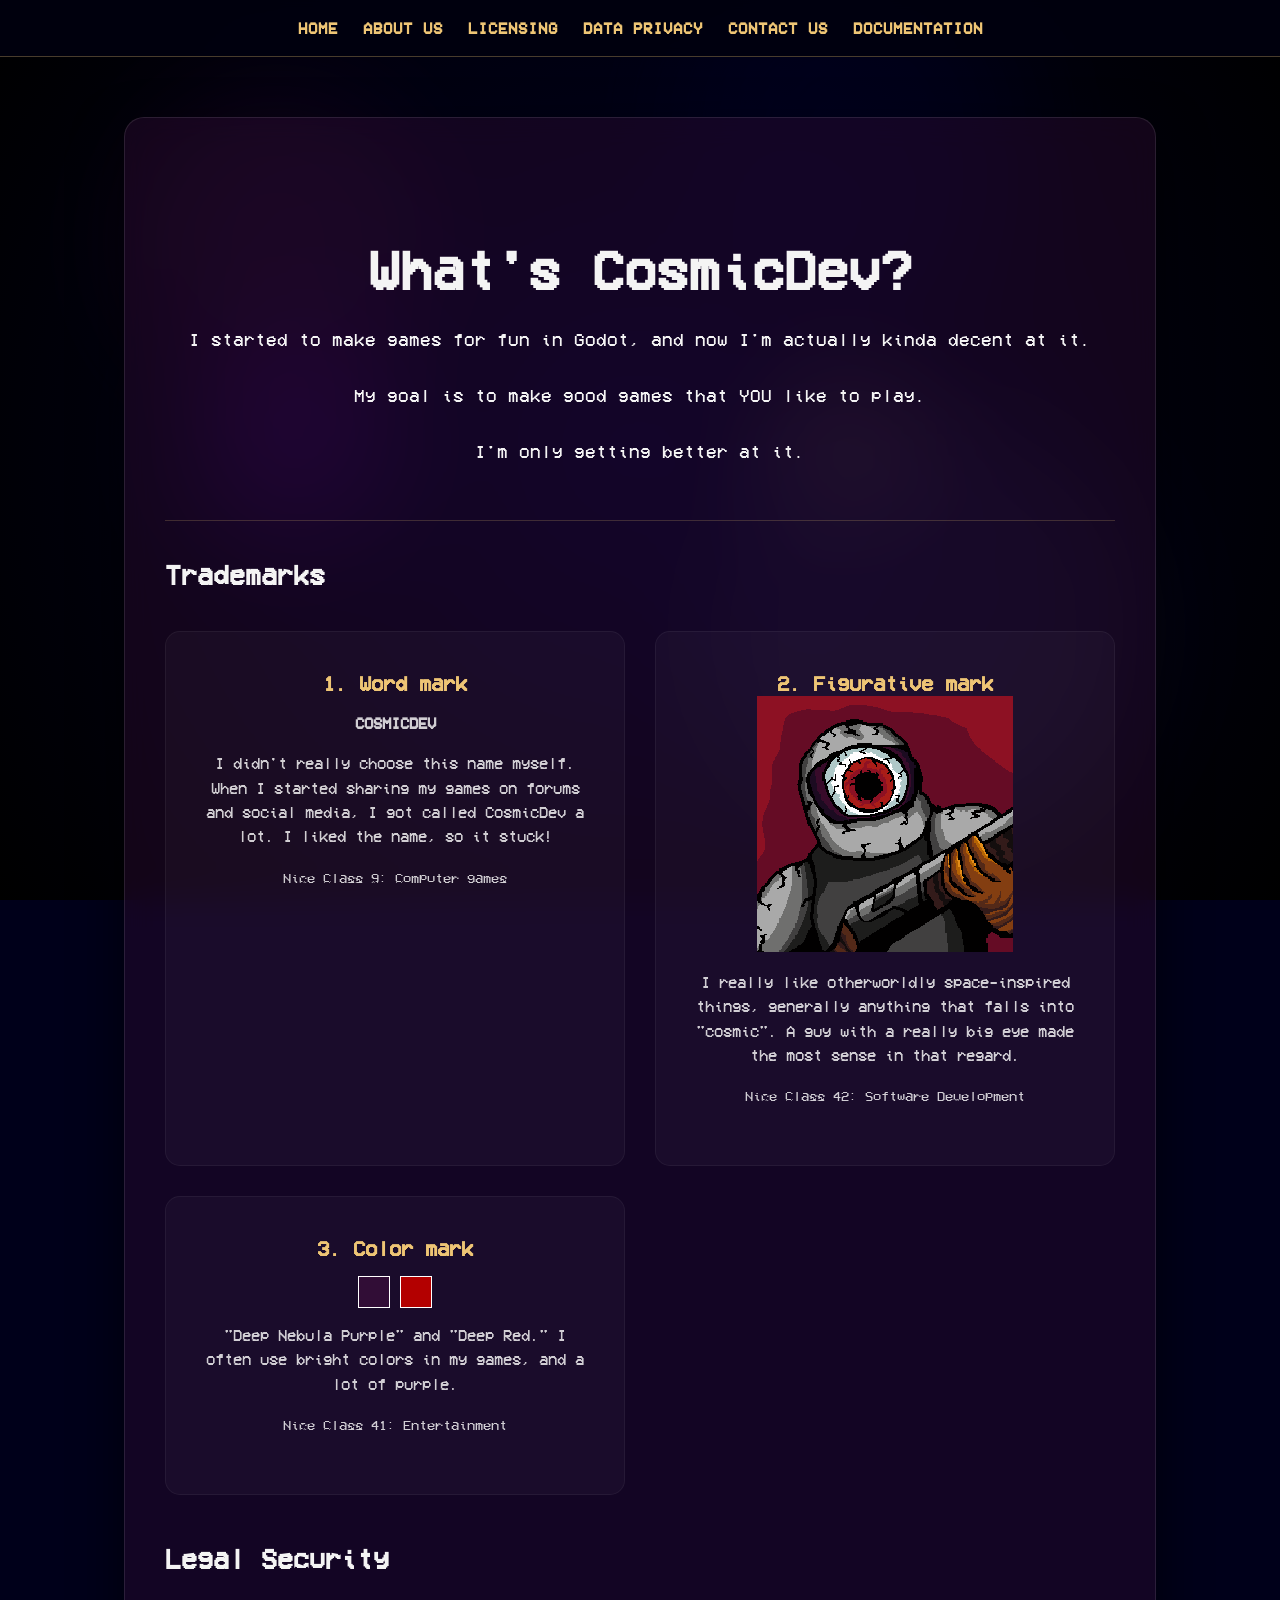
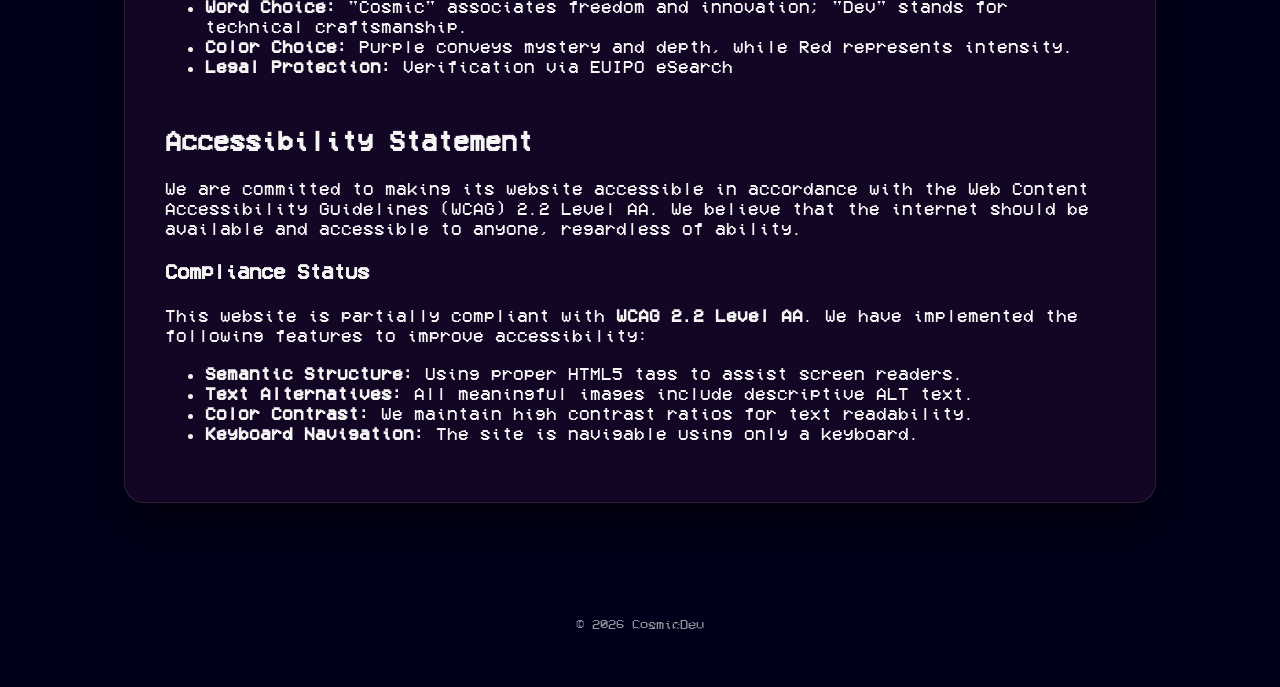
==== about.html @ 93cc7209 "the site" ====
<!DOCTYPE html>
<html lang="en">
<head>
    <meta charset="UTF-8">
    <meta name="viewport" content="width=device-width, initial-scale=1.0">
    <title>About us - CosmicDev</title>
    <link rel="stylesheet" href="style.css">
</head>
<body>
    <div class="cosmic-container">
        <div class="shape s-1"></div>
        <div class="shape s-2"></div>
        <div class="shape s-3"></div>
        <div class="shape s-4"></div>
        <div class="shape s-5"></div>
    </div>

    <header>
        <nav>
            <ul>
                <li><a href="index.html">Home</a></li>
                <li><a href="about.html">About us</a></li>
                <li><a href="license.html">Licensing</a></li>
                <li><a href="privacy.html">Data Privacy</a></li>
                <li><a href="contact.html">Contact us</a></li>
                <li><a href="aufgabe.html">Documentation</a></li>
            </ul>
        </nav>
    </header>

    <main id="main-content">
        <section class="hero-section">
            <h1>What's CosmicDev?</h1>
            <p>I started to make games for fun in Godot, and now I'm actually kinda decent at it.</p>
            <p>My goal is to make good games that YOU like to play.</p>
            <p>I'm only getting better at it.</p>
        </section>

        <hr style="border: 0; border-top: 1px solid rgba(238, 197, 117, 0.2); margin: 40px 0;">

        <section>
            <h2>Trademarks</h2>
            <div class="games-grid"> 
                <div class="game-card" style="padding: 20px; text-align: center;">
                    <div class="card-content">
                        <h3 style="color: var(--primary-color);">1. Word mark</h3>
                        <p><strong>COSMICDEV</strong></p>
                        <p>I didn't really choose this name myself. When I started sharing my games on forums and social media, I got called CosmicDev a lot. I liked the name, so it stuck!</p>
                        <p><small>Nice Class 9: Computer games</small></p>
                    </div>
                </div>

                <div class="game-card" style="padding: 20px; text-align: center;">
                    <div class="card-content">
                        <h3 style="color: var(--primary-color);">2. Figurative mark</h3>
                        <img src="Resources/devsprite.png" alt="Developer Logo">
                        <p>I really like otherworldly space-inspired things, generally anything that falls into "cosmic". A guy with a really big eye made the most sense in that regard.</p>
                        <p><small>Nice Class 42: Software Development</small></p>
                    </div>
                </div>

                <div class="game-card" style="padding: 20px; text-align: center;">
                    <div class="card-content">
                        <h3 style="color: var(--primary-color);">3. Color mark</h3>
                        <div style="display: flex; justify-content: center; gap: 10px; margin: 15px 0;">
                            <div style="width: 30px; height: 30px; background: #310d36; border: 1px solid #fff;"></div>
                            <div style="width: 30px; height: 30px; background: #b30000; border: 1px solid #fff;"></div>
                        </div>
                        <p>"Deep Nebula Purple" and "Deep Red." I often use bright colors in my games, and a lot of purple.</p>
                        <p><small>Nice Class 41: Entertainment</small></p>
                    </div>
                </div>
            </div>
        </section>

        <section style="margin-top: 50px; text-align: left;">
            <h2>Legal Security</h2>
            <ul>
                <li><strong>Word Choice:</strong> "Cosmic" associates freedom and innovation; "Dev" stands for technical craftsmanship.</li>
                <li><strong>Color Choice:</strong> Purple conveys mystery and depth, while Red represents intensity.</li>
                <li><strong>Legal Protection:</strong> Verification via EUIPO eSearch</li>
            </ul>
        </section>

        <section style="margin-top: 50px; text-align: left;">
            <h2>Accessibility Statement</h2>
                <p>
                    We are committed to making its website accessible in accordance with the 
                    Web Content Accessibility Guidelines (WCAG) 2.2 Level AA. We believe that the internet should 
                    be available and accessible to anyone, regardless of ability.
                </p>

                <h3>Compliance Status</h3>
                <p>
                    This website is partially compliant with <strong>WCAG 2.2 Level AA</strong>. We have implemented 
                    the following features to improve accessibility:
                </p>
                <ul>
                    <li><strong>Semantic Structure:</strong> Using proper HTML5 tags to assist screen readers.</li>
                    <li><strong>Text Alternatives:</strong> All meaningful images include descriptive ALT text.</li>
                    <li><strong>Color Contrast:</strong> We maintain high contrast ratios for text readability.</li>
                    <li><strong>Keyboard Navigation:</strong> The site is navigable using only a keyboard.</li>
                </ul>
        </section>
        
    </main>



    <footer>
        <p>&copy; 2026 CosmicDev</p>
    </footer>
</body>
</html>
---- style.css ----
:root {
    --primary-color: #eec575;   
    --secondary-color: #310d36; 
    --text-color: #f4f4f4;      
    --bg-color: #00001a; /* Deeper dark blue */
    --accent-hover: #d4ac5d;    
    --header-bg: rgba(0, 0, 15, 0.9);
    font-size:large;


}

body {
    /*font-family: 'Segoe UI', Arial, sans-serif;*/
    font-family: myFont;
    color: var(--text-color);
    background-color: var(--bg-color);
    margin: 0;
    overflow-x: hidden;
}

@font-face {
  font-family: myFont;
  src: url(Resources/VCR_OSD_MONO_1.001.ttf);
}

/* --- COSMIC BACKGROUND --- */
.cosmic-container {
    position: fixed;
    top: 0;
    left: 0;
    width: 100vw;
    height: 100vh;
    z-index: -1;
    overflow: hidden;
    background: radial-gradient(circle at center, #000023 0%, #000 100%);
}

.shape {
    position: absolute;
    border-radius: 50%;
    filter: blur(60px); /* Slightly sharper for "refinement" */
    opacity: 0.3;
    animation: drift 25s infinite alternate ease-in-out;
}

/* Refined Shapes: Varying positions and sizes */
.s-1 { width: 300px; height: 300px; background: var(--secondary-color); top: 10%; left: 10%; }
.s-2 { width: 450px; height: 450px; background: #1a1a40; bottom: 5%; right: 10%; animation-delay: -5s; }
.s-3 { width: 150px; height: 150px; background: var(--primary-color); top: 40%; left: 60%; opacity: 0.1; animation-duration: 15s; }
.s-4 { width: 200px; height: 200px; background: #4b0082; bottom: 40%; left: 15%; animation-delay: -2s; }
.s-5 { width: 350px; height: 350px; background: #000033; top: -5%; right: 20%; animation-duration: 30s; }

@keyframes drift {
    0% { transform: translate(0, 0) scale(1); }
    100% { transform: translate(60px, 40px) scale(1.1); }
}

/* --- LAYOUT & NAVIGATION --- */
header {
    background: var(--header-bg);
    border-bottom: 1px solid rgba(238, 197, 117, 0.3);
    padding: 1rem 0;
    position: sticky;
    top: 0;
    z-index: 1000;
    backdrop-filter: blur(5px);
}

nav ul {
    list-style: none;
    display: flex;
    justify-content: center;
    gap: 25px;
    margin: 0;
    padding: 0;
}

nav a {
    color: var(--primary-color);
    text-decoration: none;
    font-size: 0.9rem;
    font-weight: 600;
    text-transform: uppercase;
    letter-spacing: 1px;
    transition: 0.3s;
}

nav a:hover { color: #fff; }

/* --- MAIN CONTENT --- */
main {
    max-width: 950px;
    margin: 60px auto;
    padding: 40px;
    background: rgba(49, 13, 54, 0.4); /* Glassmorphism */
    backdrop-filter: blur(15px);
    border-radius: 20px;
    border: 1px solid rgba(255, 255, 255, 0.1);
    box-shadow: 0 20px 50px rgba(0, 0, 0, 0.6);
}

.hero-section {
    display: flex;
    flex-direction: column; /* Stack items vertically */
    align-items: center;    /* Center items horizontally */
    justify-content: center; /* Center items vertically (if the section has a specific height) */
    text-align: center;     /* Ensures text itself is centered */
    padding-top: 40px;      /* Keeps your existing spacing */
}

.hero-section img {
    width: 120px;
    filter: drop-shadow(0 0 10px var(--primary-color));
    
}

h1 { font-size: 3rem; margin-bottom: 10px; }

/* --- GAME CARDS --- */
.games-grid {
    display: grid;
    grid-template-columns: repeat(auto-fit, minmax(300px, 1fr));
    gap: 30px;
    margin-top: 40px;
}

.game-card {
    background: rgba(255, 255, 255, 0.03);
    border-radius: 15px;
    overflow: hidden;
    text-decoration: none;
    color: white;
    border: 1px solid rgba(255, 255, 255, 0.05);
    transition: 0.4s cubic-bezier(0.175, 0.885, 0.32, 1.275);
}

.game-card:hover {
    transform: translateY(-10px);
    background: rgba(255, 255, 255, 0.08);
    border-color: var(--primary-color);
}

.card-image-wrapper img {
    width: 100%;
    height: 100%;
    object-fit: fill;
}

.card-content { padding: 20px; }
.card-content h3 { margin: 0; color: var(--primary-color); }
.card-content p { font-size: 0.9rem; opacity: 0.8; line-height: 1.5; }

footer {
    text-align: center;
    padding: 40px;
    opacity: 0.6;
    font-size: 0.8rem;
}


/* TABLE */
table {
    width: 100%;
    border-collapse: collapse;
    margin: 20px 0;
    background: rgba(255, 255, 255, 0.05);
    border-radius: 10px;
    overflow: hidden;
}

th, td {
    padding: 15px;
    text-align: left;
    border-bottom: 1px solid rgba(238, 197, 117, 0.1);
}

th {
    background: rgba(238, 197, 117, 0.1);
    color: var(--primary-color);
    text-transform: uppercase;
    font-size: 0.8rem;
    letter-spacing: 1px;
}
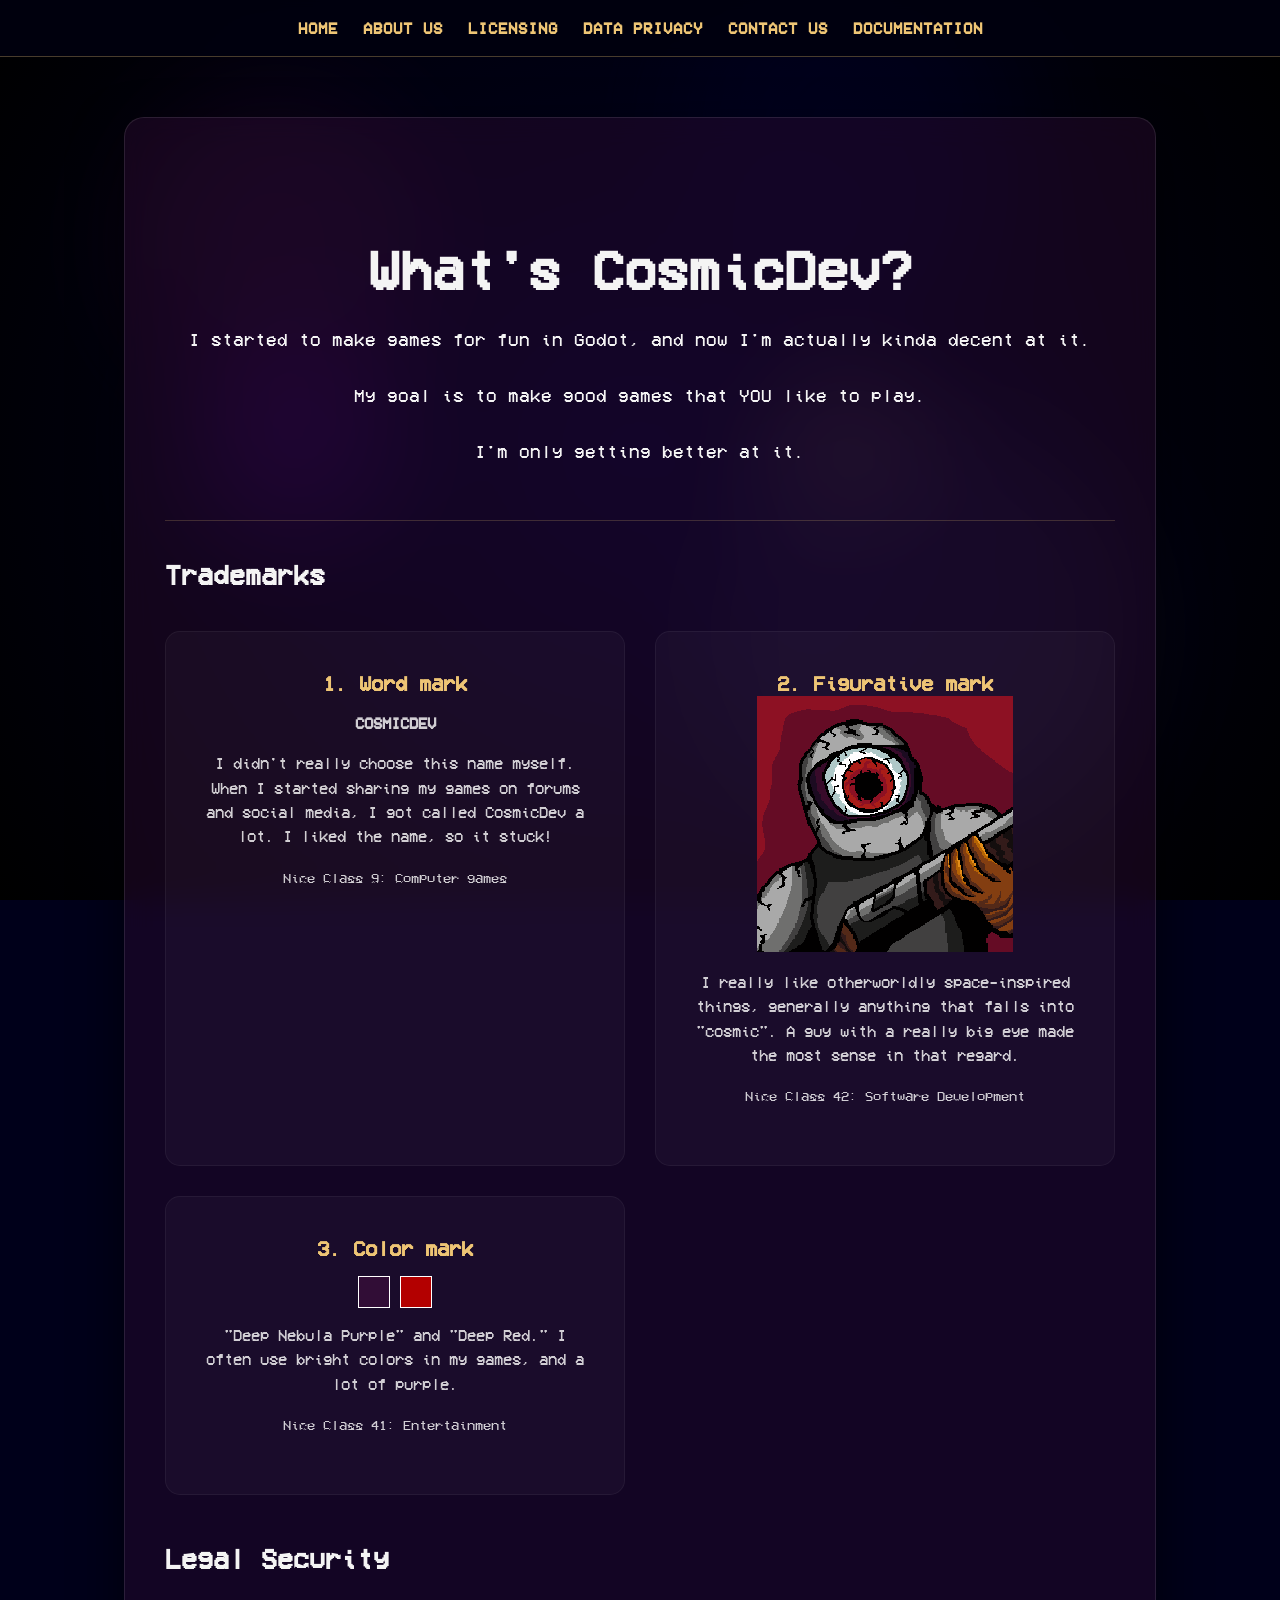
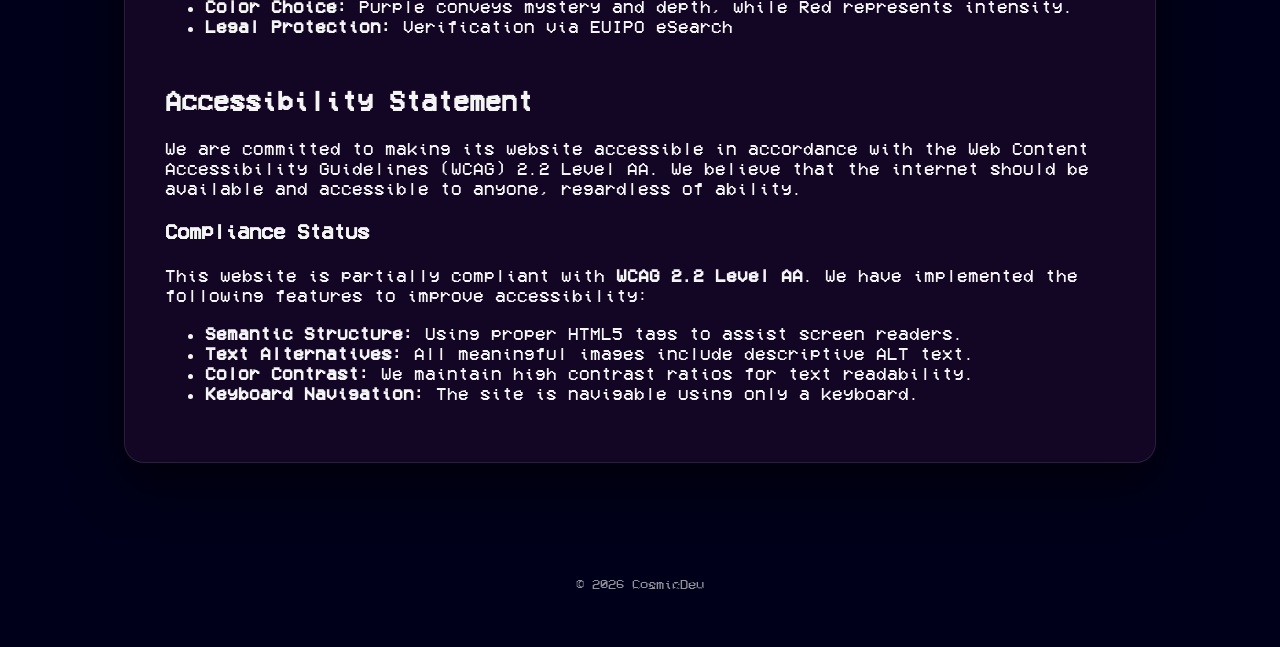
==== commit e729f434: "da big fish" ====
--- a/about.html
+++ b/about.html
@@ -76,7 +76,6 @@
         <section style="margin-top: 50px; text-align: left;">
             <h2>Legal Security</h2>
             <ul>
-                <li><strong>Word Choice:</strong> "Cosmic" associates freedom and innovation; "Dev" stands for technical craftsmanship.</li>
                 <li><strong>Color Choice:</strong> Purple conveys mystery and depth, while Red represents intensity.</li>
                 <li><strong>Legal Protection:</strong> Verification via EUIPO eSearch</li>
             </ul>
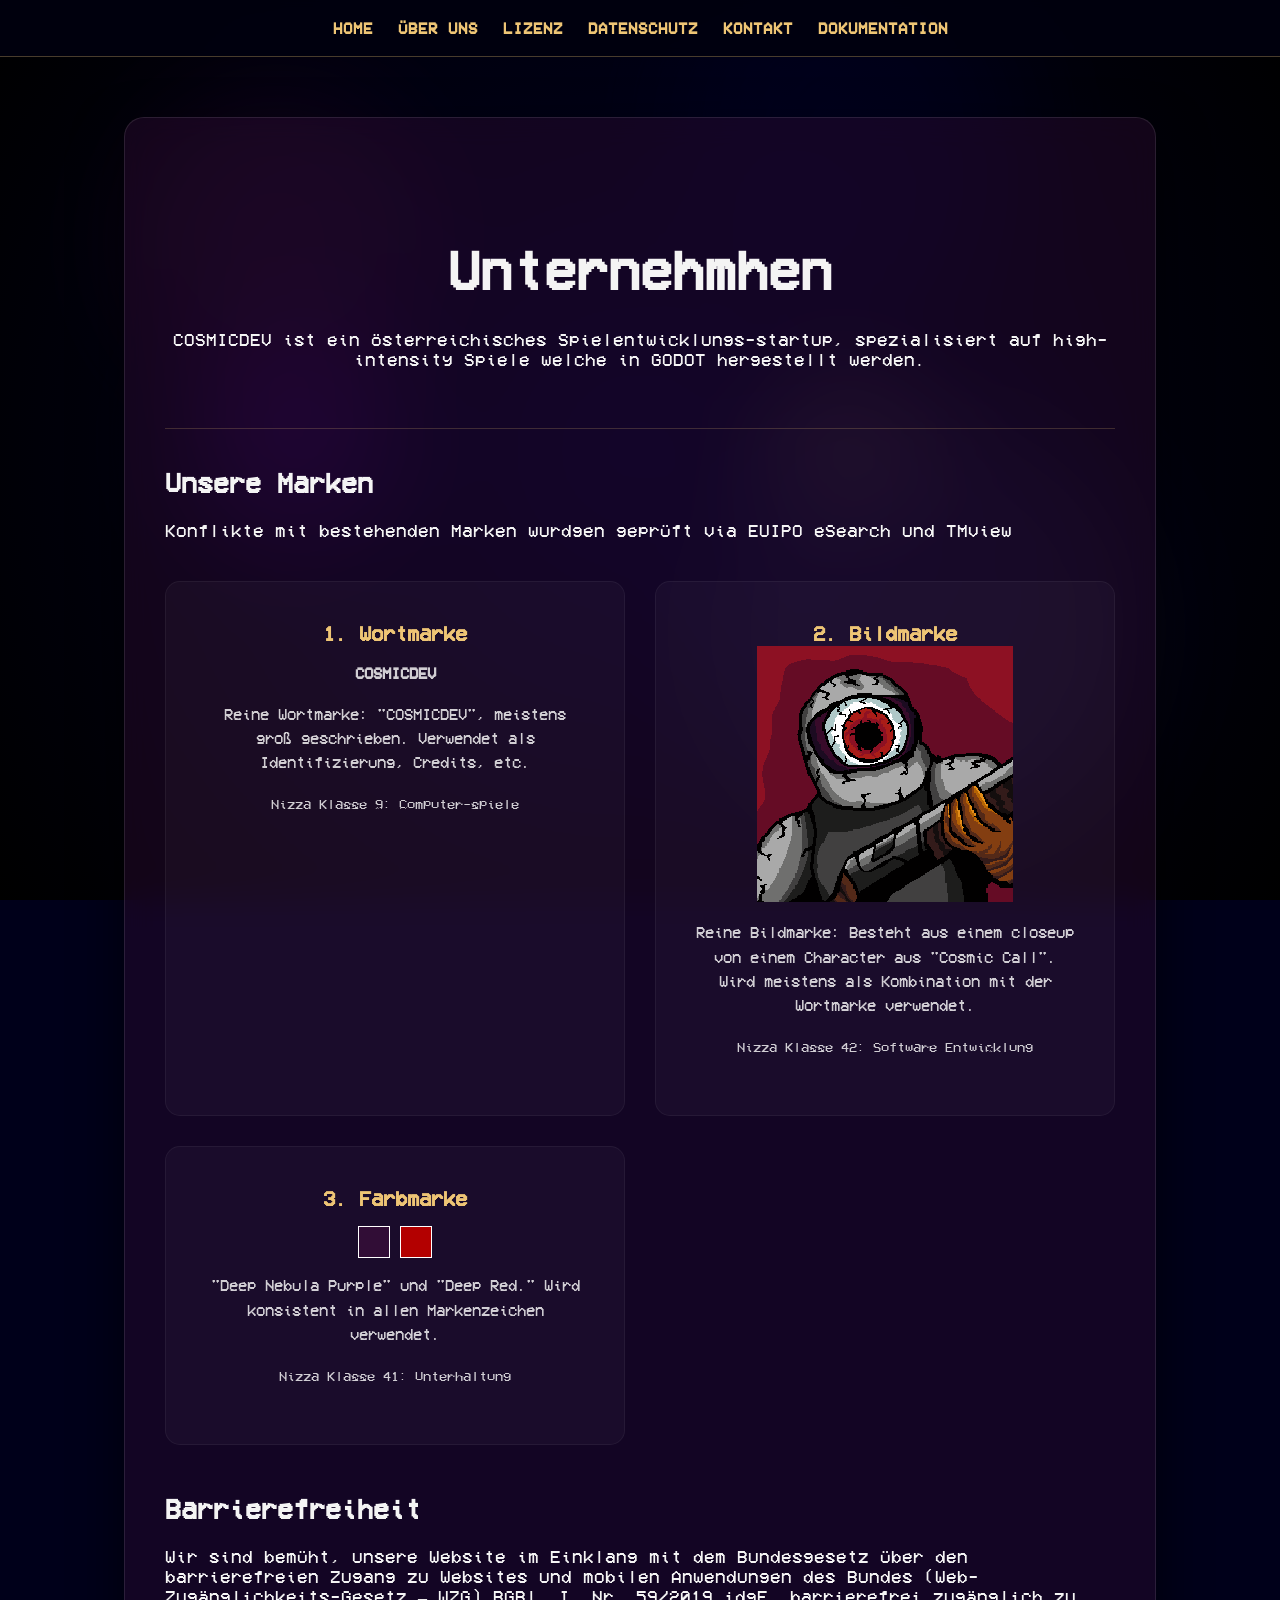
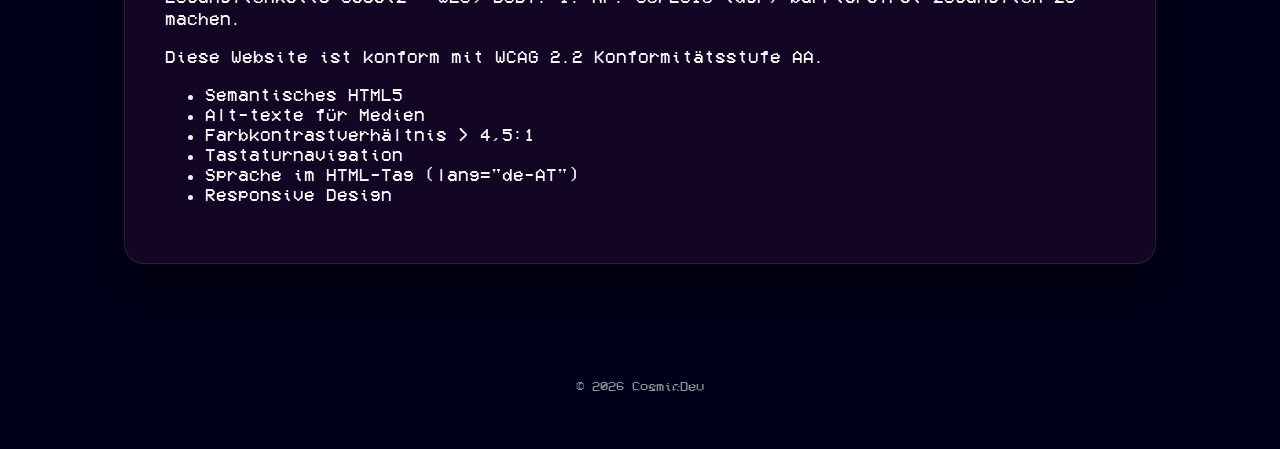
==== commit fd4b29a4: "anti ai" ====
--- a/about.html
+++ b/about.html
@@ -1,5 +1,5 @@
 <!DOCTYPE html>
-<html lang="en">
+<html lang="de-AT">
 <head>
     <meta charset="UTF-8">
     <meta name="viewport" content="width=device-width, initial-scale=1.0">
@@ -19,86 +19,79 @@
         <nav>
             <ul>
                 <li><a href="index.html">Home</a></li>
-                <li><a href="about.html">About us</a></li>
-                <li><a href="license.html">Licensing</a></li>
-                <li><a href="privacy.html">Data Privacy</a></li>
-                <li><a href="contact.html">Contact us</a></li>
-                <li><a href="aufgabe.html">Documentation</a></li>
+                <li><a href="about.html">Über uns</a></li>
+                <li><a href="license.html">Lizenz</a></li>
+                <li><a href="privacy.html">Datenschutz</a></li>
+                <li><a href="contact.html">Kontakt</a></li>
+                <li><a href="aufgabe.html">Dokumentation</a></li>
             </ul>
         </nav>
     </header>
 
     <main id="main-content">
         <section class="hero-section">
-            <h1>What's CosmicDev?</h1>
-            <p>I started to make games for fun in Godot, and now I'm actually kinda decent at it.</p>
-            <p>My goal is to make good games that YOU like to play.</p>
-            <p>I'm only getting better at it.</p>
+            <h1>Unternehmhen</h1>
+            <p>COSMICDEV ist ein österreichisches Spielentwicklungs-startup, spezialisiert auf high-intensity Spiele welche in GODOT hergestellt werden.</p>
         </section>
 
         <hr style="border: 0; border-top: 1px solid rgba(238, 197, 117, 0.2); margin: 40px 0;">
 
         <section>
-            <h2>Trademarks</h2>
+            <h2>Unsere Marken</h2>
+            <p>Konflikte mit bestehenden Marken wurdgen geprüft via EUIPO eSearch und TMview</p>
             <div class="games-grid"> 
                 <div class="game-card" style="padding: 20px; text-align: center;">
                     <div class="card-content">
-                        <h3 style="color: var(--primary-color);">1. Word mark</h3>
+                        <h3 style="color: var(--primary-color);">1. Wortmarke</h3>
                         <p><strong>COSMICDEV</strong></p>
-                        <p>I didn't really choose this name myself. When I started sharing my games on forums and social media, I got called CosmicDev a lot. I liked the name, so it stuck!</p>
-                        <p><small>Nice Class 9: Computer games</small></p>
+                        <p>Reine Wortmarke: "COSMICDEV", meistens groß geschrieben. Verwendet als Identifizierung, Credits, etc.</p>
+                        <p><small>Nizza Klasse 9: Computer-spiele</small></p>
                     </div>
                 </div>
 
                 <div class="game-card" style="padding: 20px; text-align: center;">
                     <div class="card-content">
-                        <h3 style="color: var(--primary-color);">2. Figurative mark</h3>
+                        <h3 style="color: var(--primary-color);">2. Bildmarke</h3>
                         <img src="Resources/devsprite.png" alt="Developer Logo">
-                        <p>I really like otherworldly space-inspired things, generally anything that falls into "cosmic". A guy with a really big eye made the most sense in that regard.</p>
-                        <p><small>Nice Class 42: Software Development</small></p>
+                        <p>Reine Bildmarke: Besteht aus einem closeup von einem Character aus "Cosmic Call". Wird meistens als Kombination mit der Wortmarke verwendet.</p>
+                        <p><small>Nizza Klasse 42: Software Entwicklung</small></p>
                     </div>
                 </div>
 
                 <div class="game-card" style="padding: 20px; text-align: center;">
                     <div class="card-content">
-                        <h3 style="color: var(--primary-color);">3. Color mark</h3>
+                        <h3 style="color: var(--primary-color);">3. Farbmarke</h3>
                         <div style="display: flex; justify-content: center; gap: 10px; margin: 15px 0;">
                             <div style="width: 30px; height: 30px; background: #310d36; border: 1px solid #fff;"></div>
                             <div style="width: 30px; height: 30px; background: #b30000; border: 1px solid #fff;"></div>
                         </div>
-                        <p>"Deep Nebula Purple" and "Deep Red." I often use bright colors in my games, and a lot of purple.</p>
-                        <p><small>Nice Class 41: Entertainment</small></p>
+                        <p>"Deep Nebula Purple" und "Deep Red." Wird konsistent in allen Markenzeichen verwendet.</p>
+                        <p><small>Nizza Klasse 41: Unterhaltung</small></p>
                     </div>
                 </div>
             </div>
         </section>
 
         <section style="margin-top: 50px; text-align: left;">
-            <h2>Legal Security</h2>
-            <ul>
-                <li><strong>Color Choice:</strong> Purple conveys mystery and depth, while Red represents intensity.</li>
-                <li><strong>Legal Protection:</strong> Verification via EUIPO eSearch</li>
-            </ul>
-        </section>
-
-        <section style="margin-top: 50px; text-align: left;">
-            <h2>Accessibility Statement</h2>
+            <h2>Barrierefreiheit</h2>
                 <p>
-                    We are committed to making its website accessible in accordance with the 
-                    Web Content Accessibility Guidelines (WCAG) 2.2 Level AA. We believe that the internet should 
-                    be available and accessible to anyone, regardless of ability.
+                    Wir sind bemüht, 
+                    unsere Website im Einklang mit dem 
+                    Bundesgesetz über den barrierefreien Zugang zu Websites und 
+                    mobilen Anwendungen des Bundes 
+                    (Web-Zugänglichkeits-Gesetz – WZG) BGBl. I. Nr. 59/2019 idgF, 
+                    barrierefrei zugänglich zu machen.
                 </p>
-
-                <h3>Compliance Status</h3>
                 <p>
-                    This website is partially compliant with <strong>WCAG 2.2 Level AA</strong>. We have implemented 
-                    the following features to improve accessibility:
+                    Diese Website ist konform mit WCAG 2.2 Konformitätsstufe AA.
                 </p>
                 <ul>
-                    <li><strong>Semantic Structure:</strong> Using proper HTML5 tags to assist screen readers.</li>
-                    <li><strong>Text Alternatives:</strong> All meaningful images include descriptive ALT text.</li>
-                    <li><strong>Color Contrast:</strong> We maintain high contrast ratios for text readability.</li>
-                    <li><strong>Keyboard Navigation:</strong> The site is navigable using only a keyboard.</li>
+                    <li>Semantisches HTML5</li>
+                    <li>Alt-texte für Medien</li>
+                    <li>Farbkontrastverhältnis > 4,5:1</li>
+                    <li>Tastaturnavigation</li>
+                    <li>Sprache im HTML-Tag (lang="de-AT")</li>
+                    <li>Responsive Design</li>
                 </ul>
         </section>
         
